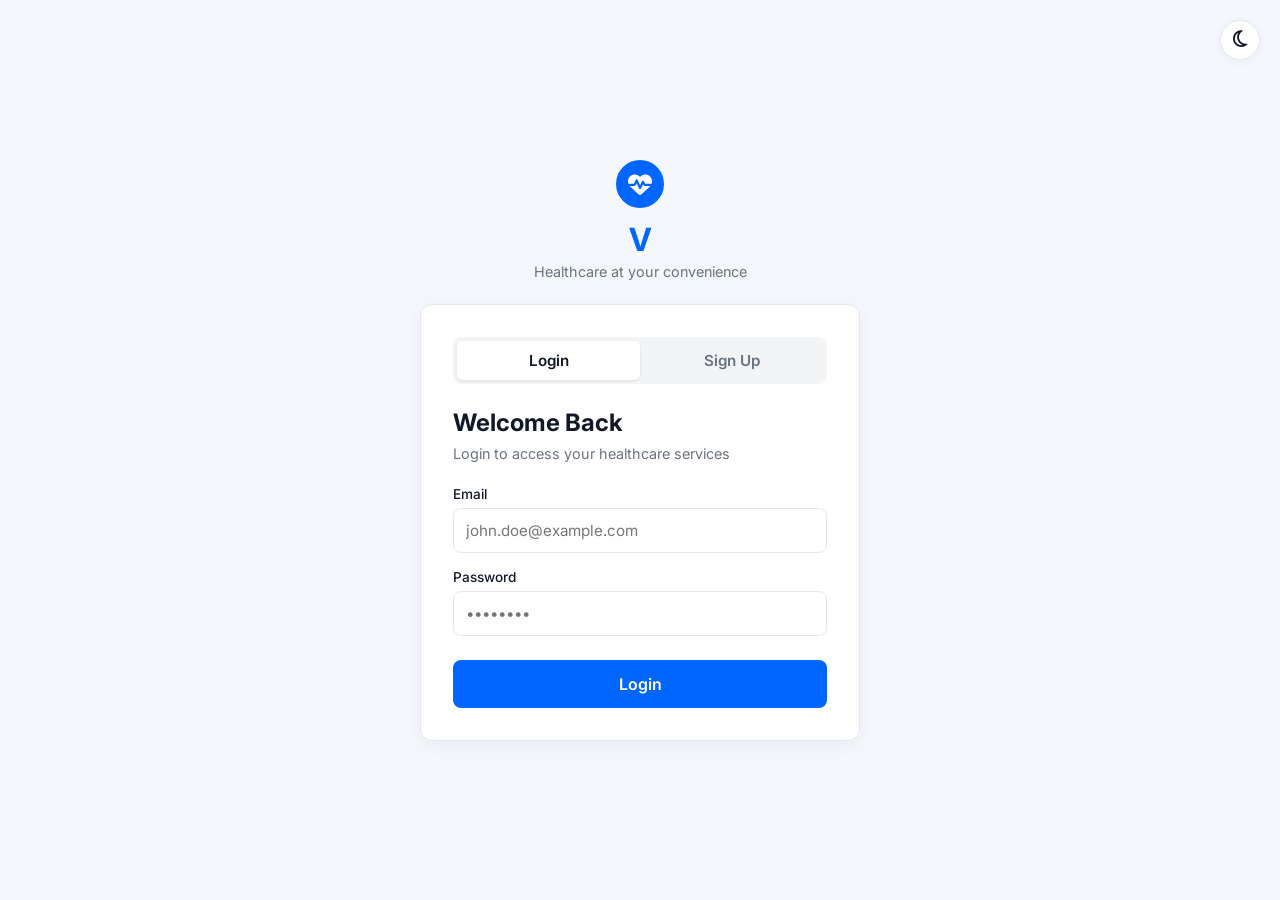
==== index.html @ 949f1d22 "update" ====
<!DOCTYPE html>
<html lang="en">
<head>
    <meta charset="UTF-8">
    <meta name="viewport" content="width=device-width, initial-scale=1.0">
    <title>Vision - Healthcare at your convenience</title>
    <link rel="stylesheet" href="css/index.css">
    <link href="https://fonts.googleapis.com/css2?family=Inter:wght@400;500;600;700&display=swap" rel="stylesheet">
    <link rel="stylesheet" href="https://cdnjs.cloudflare.com/ajax/libs/font-awesome/6.4.0/css/all.min.css">
</head>
<body>

    <button id="theme-toggle" class="theme-toggle" aria-label="Toggle Dark Mode">
        <i class="fa-solid fa-moon" id="theme-icon"></i>
    </button>

    <div class="auth-container">
        <div class="brand-header">
            <div class="logo-circle">
                <i class="fa-solid fa-heart-pulse"></i>
            </div>
            <h1 class="brand-letter">V</h1>
            <p class="brand-tagline">Healthcare at your convenience</p>
        </div>

        <div class="auth-card">
            <div class="auth-tabs">
                <button class="tab active" id="tab-login">Login</button>
                <button class="tab" id="tab-signup">Sign Up</button>
            </div>

            <form id="form-login" class="auth-form active-form">
                <h2>Welcome Back</h2>
                <p class="form-subtitle">Login to access your healthcare services</p>

                <div class="input-group">
                    <label>Email</label>
                    <input type="email" placeholder="john.doe@example.com" required>
                </div>

                <div class="input-group">
                    <label>Password</label>
                    <input type="password" placeholder="••••••••" required>
                </div>

                <button type="submit" class="btn-primary">Login</button>
            </form>

            <form id="form-signup" class="auth-form">
                <h2>Create Account</h2>
                <p class="form-subtitle">Sign up to start your healthcare journey</p>

                <div class="input-group">
                    <label>Full Name</label>
                    <input type="text" placeholder="Your Name" required>
                </div>

                <div class="input-group">
                    <label>Email</label>
                    <input type="email" placeholder="mail@example.com" required>
                </div>

                <div class="input-group">
                    <label>Phone Number</label>
                    <input type="tel" placeholder="+91 234 567 8900" required>
                </div>

                <div class="input-group">
                    <label>Password</label>
                    <input type="password" placeholder="••••••••" required>
                </div>

                <div class="input-group">
                    <label>Confirm Password</label>
                    <input type="password" placeholder="••••••••" required>
                </div>

                <button type="submit" class="btn-primary">Sign Up</button>
            </form>
        </div>
    </div>
    <script src="js/script.js"></script>
    <script src="js/auth_guard.js"></script>
</body>
</html>
---- css/index.css ----
/* --- CSS Variables for Light/Dark Mode --- */
:root {
    --bg-color: #F4F7FB;
    --card-bg: #FFFFFF;
    --text-main: #111827;
    --text-muted: #6B7280;
    --primary-blue: #0066FF;
    --primary-hover: #0052cc;
    --border-color: #E5E7EB;
    --tab-bg: #F3F4F6;
    --input-bg: #FFFFFF;
}

[data-theme="dark"] {
    --bg-color: #0F172A; /* Deep navy background from your Figma */
    --card-bg: #1E293B;
    --text-main: #F8FAFC;
    --text-muted: #94A3B8;
    --primary-blue: #3B82F6;
    --primary-hover: #2563EB;
    --border-color: #334155;
    --tab-bg: #334155;
    --input-bg: #0F172A;
}

/* --- Global Reset & Typography --- */
* {
    margin: 0;
    padding: 0;
    box-sizing: border-box;
    font-family: 'Inter', sans-serif;
    transition: background-color 0.3s ease, color 0.3s ease;
}

body {
    background-color: var(--bg-color);
    color: var(--text-main);
    display: flex;
    justify-content: center;
    align-items: center;
    min-height: 100vh;
}

/* --- Theme Toggle --- */
.theme-toggle {
    position: absolute;
    top: 20px;
    right: 20px;
    background: var(--card-bg);
    border: 1px solid var(--border-color);
    color: var(--text-main);
    width: 40px;
    height: 40px;
    border-radius: 50%;
    cursor: pointer;
    font-size: 1.2rem;
    display: flex;
    justify-content: center;
    align-items: center;
    box-shadow: 0 2px 10px rgba(0,0,0,0.05);
}

/* --- Branding --- */
.brand-header {
    text-align: center;
    margin-bottom: 24px;
}

.logo-circle {
    background-color: var(--primary-blue);
    color: white;
    width: 48px;
    height: 48px;
    border-radius: 50%;
    display: flex;
    justify-content: center;
    align-items: center;
    font-size: 1.5rem;
    margin: 0 auto 12px auto;
}

.brand-letter {
    color: var(--primary-blue);
    font-size: 2rem;
    font-weight: 700;
    margin-bottom: 4px;
}

.brand-tagline {
    color: var(--text-muted);
    font-size: 0.9rem;
}

/* --- Auth Card --- */
.auth-container {
    width: 100%;
    max-width: 480px;
    padding: 20px;
}

.auth-card {
    background-color: var(--card-bg);
    border-radius: 12px;
    padding: 32px;
    box-shadow: 0 4px 20px rgba(0, 0, 0, 0.05);
    border: 1px solid var(--border-color);
}

/* --- Tabs --- */
.auth-tabs {
    display: flex;
    background-color: var(--tab-bg);
    border-radius: 8px;
    padding: 4px;
    margin-bottom: 24px;
}

.tab {
    flex: 1;
    padding: 10px;
    border: none;
    background: transparent;
    color: var(--text-muted);
    font-weight: 600;
    font-size: 0.95rem;
    border-radius: 6px;
    cursor: pointer;
}

.tab.active {
    background-color: var(--card-bg);
    color: var(--text-main);
    box-shadow: 0 1px 3px rgba(0,0,0,0.1);
}

/* --- Forms --- */
.auth-form {
    display: none; /* Hidden by default */
}

.auth-form.active-form {
    display: block; /* Shown when active */
    animation: fadeIn 0.4s ease;
}

h2 {
    font-size: 1.5rem;
    margin-bottom: 8px;
}

.form-subtitle {
    color: var(--text-muted);
    font-size: 0.9rem;
    margin-bottom: 24px;
}

.input-group {
    margin-bottom: 16px;
}

.input-group label {
    display: block;
    font-size: 0.85rem;
    font-weight: 500;
    margin-bottom: 6px;
    color: var(--text-main);
}

.input-group input {
    width: 100%;
    padding: 12px;
    border-radius: 8px;
    border: 1px solid var(--border-color);
    background-color: var(--input-bg);
    color: var(--text-main);
    font-size: 0.95rem;
    outline: none;
}

.input-group input:focus {
    border-color: var(--primary-blue);
    box-shadow: 0 0 0 2px rgba(0, 102, 255, 0.1);
}

.btn-primary {
    width: 100%;
    padding: 14px;
    background-color: var(--primary-blue);
    color: white;
    border: none;
    border-radius: 8px;
    font-size: 1rem;
    font-weight: 600;
    cursor: pointer;
    margin-top: 8px;
}

.btn-primary:hover {
    background-color: var(--primary-hover);
}

@keyframes fadeIn {
    from { opacity: 0; transform: translateY(5px); }
    to { opacity: 1; transform: translateY(0); }
}
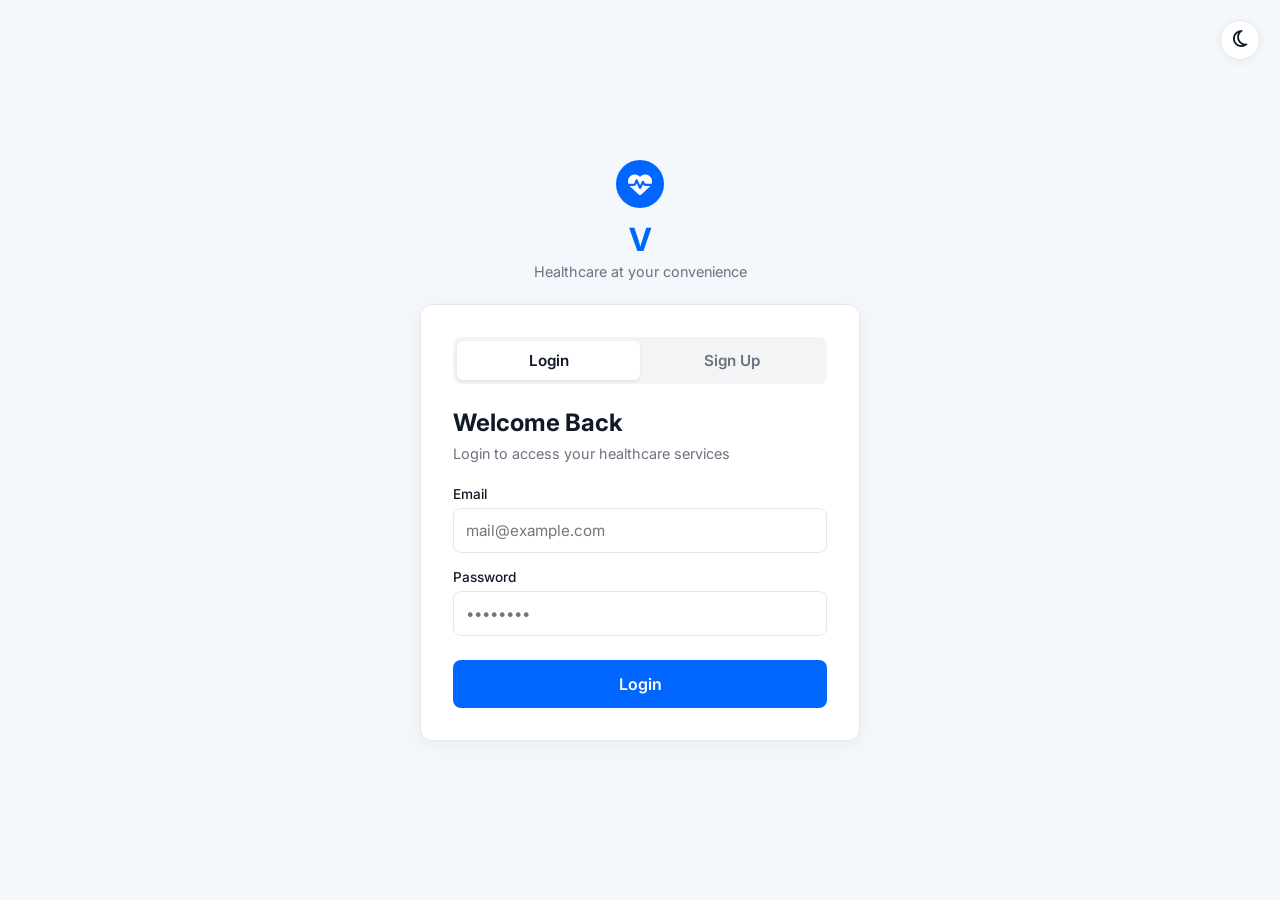
==== commit bcc1018d: "update" ====
--- a/index.html
+++ b/index.html
@@ -35,12 +35,12 @@
 
                 <div class="input-group">
                     <label>Email</label>
-                    <input type="email" placeholder="john.doe@example.com" required>
+                    <input type="email" id="login-email" placeholder="mail@example.com" required>
                 </div>
 
                 <div class="input-group">
                     <label>Password</label>
-                    <input type="password" placeholder="••••••••" required>
+                    <input type="password" id="login-password" placeholder="••••••••" required>
                 </div>
 
                 <button type="submit" class="btn-primary">Login</button>
@@ -52,27 +52,27 @@
 
                 <div class="input-group">
                     <label>Full Name</label>
-                    <input type="text" placeholder="Your Name" required>
+                    <input type="text" id="signup-name" placeholder="Your Name" required>
                 </div>
 
                 <div class="input-group">
                     <label>Email</label>
-                    <input type="email" placeholder="mail@example.com" required>
+                    <input type="email" id="signup-email" placeholder="mail@example.com" required>
                 </div>
 
                 <div class="input-group">
                     <label>Phone Number</label>
-                    <input type="tel" placeholder="+91 234 567 8900" required>
+                    <input type="tel" id="signup-phone" placeholder="+91 234 567 8900" required>
                 </div>
 
                 <div class="input-group">
                     <label>Password</label>
-                    <input type="password" placeholder="••••••••" required>
+                    <input type="password" id="signup-password" placeholder="••••••••" required>
                 </div>
 
                 <div class="input-group">
                     <label>Confirm Password</label>
-                    <input type="password" placeholder="••••••••" required>
+                    <input type="password" id="signup-confirm" placeholder="••••••••" required>
                 </div>
 
                 <button type="submit" class="btn-primary">Sign Up</button>
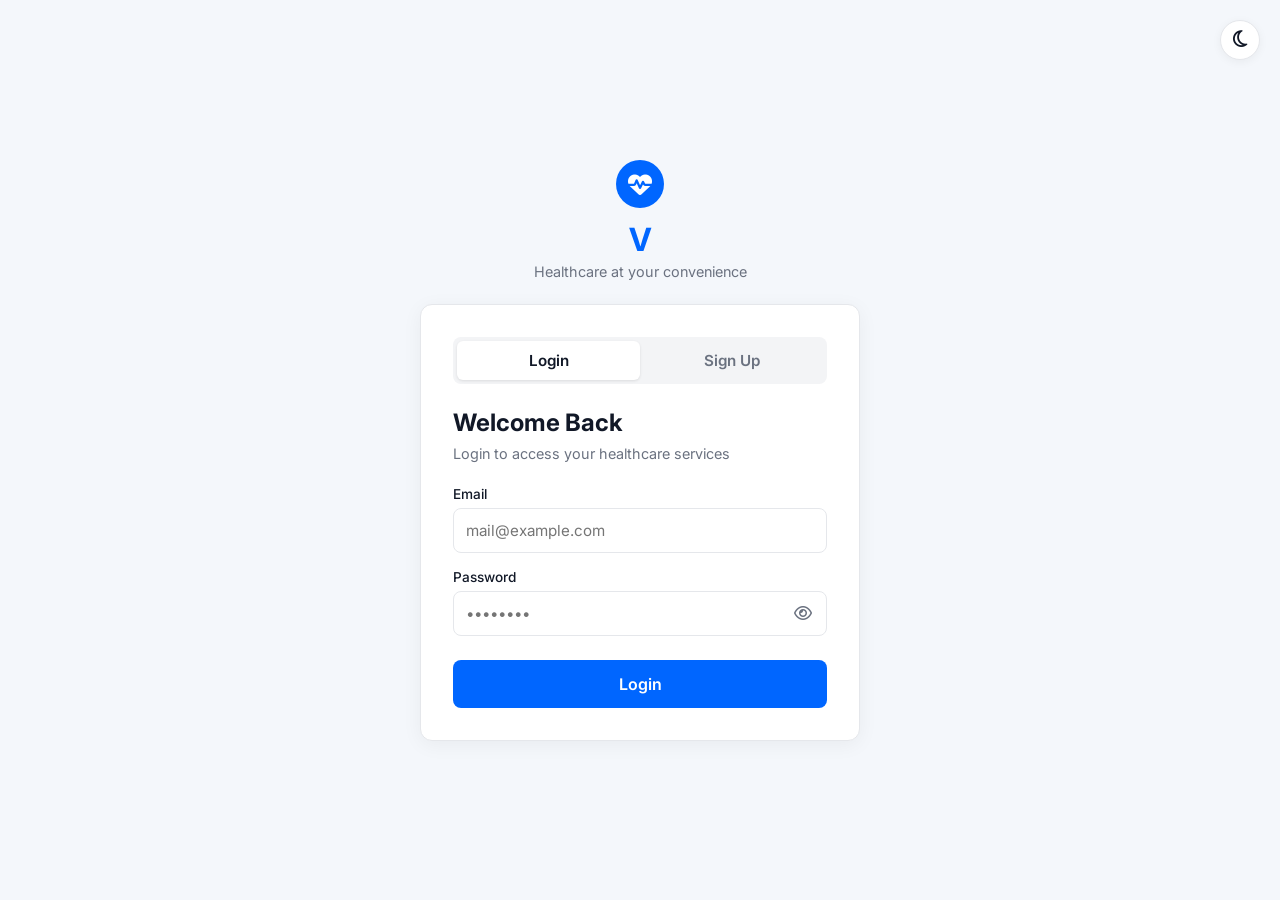
==== commit 9ccf88a7: "update" ====
--- a/index.html
+++ b/index.html
@@ -40,7 +40,10 @@
 
                 <div class="input-group">
                     <label>Password</label>
-                    <input type="password" id="login-password" placeholder="••••••••" required>
+                    <div class="password-wrapper">
+                        <input type="password" id="login-password" placeholder="••••••••" required>
+                        <i class="fa-regular fa-eye toggle-password" data-target="login-password"></i>
+                    </div>
                 </div>
 
                 <button type="submit" class="btn-primary">Login</button>
@@ -67,18 +70,25 @@
 
                 <div class="input-group">
                     <label>Password</label>
-                    <input type="password" id="signup-password" placeholder="••••••••" required>
+                    <div class="password-wrapper">
+                        <input type="password" id="signup-password" placeholder="••••••••" required>
+                        <i class="fa-regular fa-eye toggle-password" data-target="signup-password"></i>
+                    </div>
                 </div>
 
                 <div class="input-group">
                     <label>Confirm Password</label>
-                    <input type="password" id="signup-confirm" placeholder="••••••••" required>
+                    <div class="password-wrapper">
+                        <input type="password" id="signup-confirm" placeholder="••••••••" required>
+                        <i class="fa-regular fa-eye toggle-password" data-target="signup-confirm"></i>
+                    </div>
                 </div>
 
                 <button type="submit" class="btn-primary">Sign Up</button>
             </form>
         </div>
     </div>
+    <script src="js/config.js"></script>
     <script src="js/script.js"></script>
     <script src="js/auth_guard.js"></script>
 </body>
--- a/css/index.css
+++ b/css/index.css
@@ -199,6 +199,30 @@
     background-color: var(--primary-hover);
 }
 
+.password-wrapper {
+    position: relative;
+    display: flex;
+    align-items: center;
+    width: 100%;
+}
+
+.password-wrapper input {
+    width: 100%;
+    padding-right: 40px; /* Leaves space so text doesn't hit the icon */
+}
+
+.toggle-password {
+    position: absolute;
+    right: 15px; 
+    cursor: pointer;
+    color: var(--text-secondary, #6b7280); 
+    transition: color 0.3s ease;
+}
+
+.toggle-password:hover {
+    color: var(--brand-blue, #2563eb); 
+}
+
 @keyframes fadeIn {
     from { opacity: 0; transform: translateY(5px); }
     to { opacity: 1; transform: translateY(0); }
